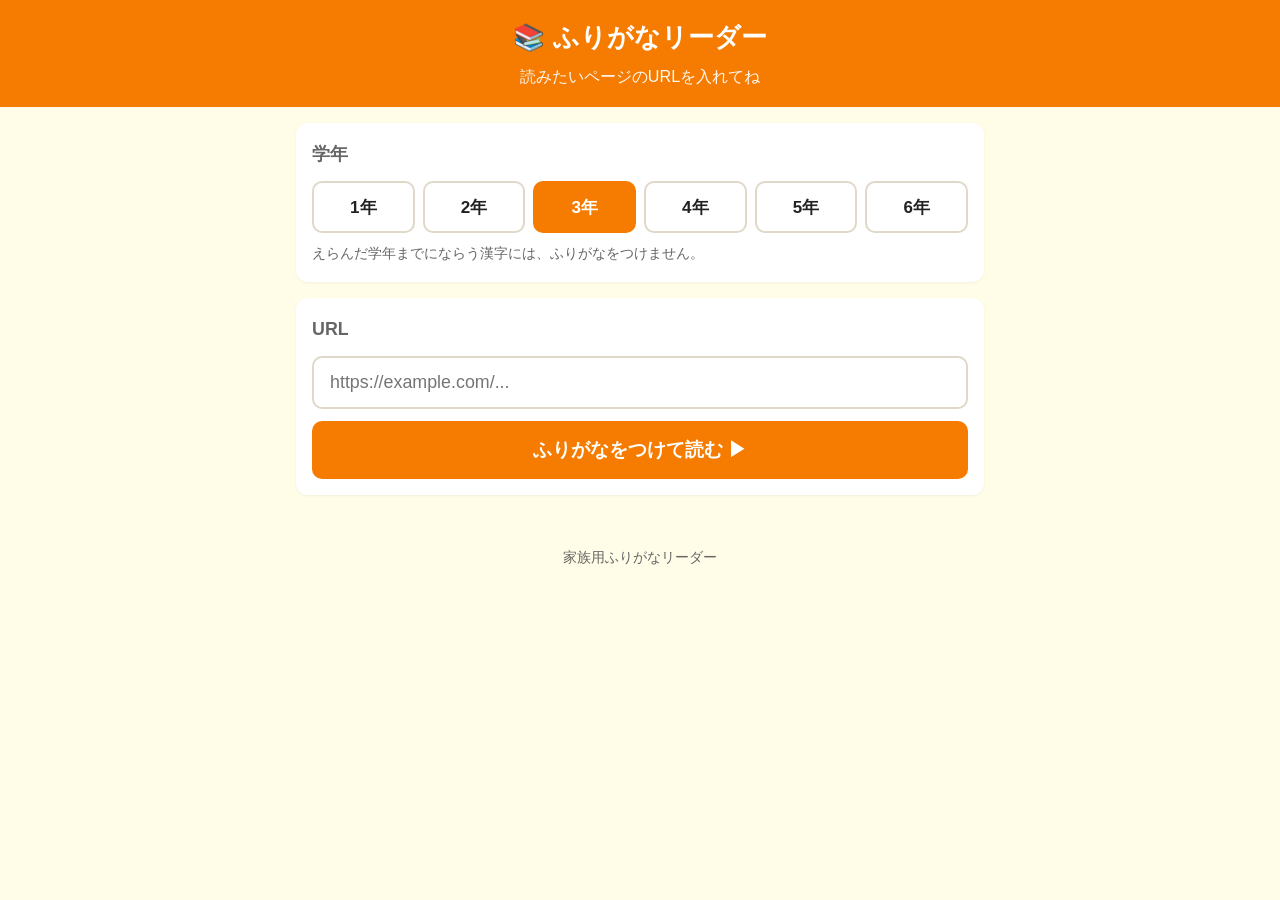
==== index.html @ 586bb0c1 "Initial commit" ====
<!DOCTYPE html>
<html lang="ja">
<head>
  <meta charset="UTF-8">
  <meta name="viewport" content="width=device-width, initial-scale=1, viewport-fit=cover">
  <title>ふりがなリーダー</title>
  <link rel="manifest" href="./manifest.webmanifest">
  <meta name="theme-color" content="#f57c00">
  <meta name="apple-mobile-web-app-capable" content="yes">
  <meta name="apple-mobile-web-app-status-bar-style" content="default">
  <meta name="apple-mobile-web-app-title" content="ふりがな">
  <link rel="apple-touch-icon" href="./icons/icon-192.png">
  <link rel="icon" href="./icons/icon-192.png">
  <link rel="stylesheet" href="./css/style.css">
</head>
<body>
  <header class="app-header">
    <h1>📚 ふりがなリーダー</h1>
    <p class="subtitle">読みたいページのURLを入れてね</p>
  </header>

  <main>
    <section class="card">
      <h2 class="section-title">学年</h2>
      <div class="grade-row" id="grade-row" role="radiogroup" aria-label="学年">
        <button type="button" class="grade-btn" data-grade="1" role="radio">1年</button>
        <button type="button" class="grade-btn" data-grade="2" role="radio">2年</button>
        <button type="button" class="grade-btn" data-grade="3" role="radio">3年</button>
        <button type="button" class="grade-btn" data-grade="4" role="radio">4年</button>
        <button type="button" class="grade-btn" data-grade="5" role="radio">5年</button>
        <button type="button" class="grade-btn" data-grade="6" role="radio">6年</button>
      </div>
      <p class="hint">えらんだ学年までにならう漢字には、ふりがなをつけません。</p>
    </section>

    <section class="card">
      <h2 class="section-title">URL</h2>
      <form id="url-form">
        <input
          type="url"
          id="url-input"
          name="url"
          placeholder="https://example.com/..."
          autocomplete="url"
          inputmode="url"
          required>
        <button type="submit" class="primary-btn">
          ふりがなをつけて読む ▶
        </button>
      </form>
    </section>

    <section class="card" id="favorites-card" hidden>
      <h2 class="section-title">⭐ お気に入り</h2>
      <ul class="link-list" id="favorites-list"></ul>
    </section>

    <section class="card" id="history-card" hidden>
      <div class="card-header-row">
        <h2 class="section-title">🕐 さいきん見たページ</h2>
        <button type="button" class="text-btn" id="clear-history-btn" hidden>履歴を消す</button>
      </div>
      <ul class="link-list" id="history-list"></ul>
    </section>
  </main>

  <footer class="app-footer">
    <small>家族用ふりがなリーダー</small>
  </footer>

  <script src="./js/storage.js"></script>
  <script src="./js/app.js"></script>
  <script>
    if ('serviceWorker' in navigator) {
      window.addEventListener('load', () => {
        navigator.serviceWorker.register('./sw.js').catch((e) => console.warn('SW register failed:', e));
      });
    }
  </script>
</body>
</html>
---- css/style.css ----
:root {
  --bg: #fffde7;
  --card-bg: #ffffff;
  --text: #222;
  --muted: #666;
  --accent: #f57c00;
  --accent-bg: #fff3e0;
  --border: #e0d8c8;
  --error: #c62828;
}

* { box-sizing: border-box; }

html { font-size: 17px; -webkit-text-size-adjust: 100%; }

body {
  margin: 0;
  font-family: -apple-system, BlinkMacSystemFont, "Hiragino Sans", "Yu Gothic", "Meiryo", sans-serif;
  background: var(--bg);
  color: var(--text);
  line-height: 1.7;
  min-height: 100vh;
  padding: 0;
}

.app-header {
  background: var(--accent);
  color: white;
  padding: 16px 20px;
  text-align: center;
}
.app-header h1 {
  margin: 0;
  font-size: 1.5rem;
  font-weight: 700;
}
.app-header .subtitle {
  margin: 4px 0 0;
  font-size: 0.95rem;
  opacity: 0.95;
}

main {
  max-width: 720px;
  margin: 0 auto;
  padding: 16px;
}

.card {
  background: var(--card-bg);
  border-radius: 12px;
  padding: 16px;
  margin-bottom: 16px;
  box-shadow: 0 1px 3px rgba(0,0,0,0.05);
}

.section-title {
  margin: 0 0 12px;
  font-size: 1.05rem;
  font-weight: 700;
  color: var(--muted);
}

.hint {
  margin: 8px 0 0;
  font-size: 0.85rem;
  color: var(--muted);
}

.grade-row {
  display: flex;
  flex-wrap: wrap;
  gap: 8px;
}

.grade-btn {
  flex: 1 1 0;
  min-width: 56px;
  min-height: 52px;
  padding: 8px 4px;
  font-size: 1rem;
  font-weight: 700;
  background: white;
  color: var(--text);
  border: 2px solid var(--border);
  border-radius: 10px;
  cursor: pointer;
  transition: background 0.1s, color 0.1s, border-color 0.1s;
  -webkit-tap-highlight-color: transparent;
}
.grade-btn:hover { background: var(--accent-bg); }
.grade-btn.active {
  background: var(--accent);
  color: white;
  border-color: var(--accent);
}

#url-form {
  display: flex;
  flex-direction: column;
  gap: 12px;
}

input[type="url"] {
  width: 100%;
  font-size: 1.05rem;
  padding: 14px 16px;
  border: 2px solid var(--border);
  border-radius: 10px;
  background: white;
  color: var(--text);
}
input[type="url"]:focus {
  outline: none;
  border-color: var(--accent);
}

.primary-btn {
  width: 100%;
  font-size: 1.1rem;
  font-weight: 700;
  padding: 16px;
  min-height: 56px;
  background: var(--accent);
  color: white;
  border: none;
  border-radius: 10px;
  cursor: pointer;
  -webkit-tap-highlight-color: transparent;
}
.primary-btn:active { opacity: 0.85; }
.primary-btn:disabled {
  background: #bbb;
  cursor: not-allowed;
}

.app-footer {
  text-align: center;
  padding: 16px;
  color: var(--muted);
}

/* === viewer.html 専用 === */
.viewer-header {
  display: flex;
  align-items: center;
  gap: 8px;
  background: var(--accent);
  color: white;
  padding: 12px 12px;
  position: sticky;
  top: 0;
  z-index: 10;
}
.viewer-header .icon-btn {
  background: rgba(255,255,255,0.18);
  border: none;
  color: white;
  font-size: 1.1rem;
  width: 40px;
  height: 40px;
  border-radius: 8px;
  cursor: pointer;
  flex-shrink: 0;
  -webkit-tap-highlight-color: transparent;
}
.viewer-header .icon-btn:active { opacity: 0.7; }
.viewer-header .title {
  flex: 1;
  font-size: 0.95rem;
  font-weight: 700;
  white-space: nowrap;
  overflow: hidden;
  text-overflow: ellipsis;
  margin: 0;
}
.viewer-header .icon-btn a {
  color: white;
  text-decoration: none;
  display: flex;
  align-items: center;
  justify-content: center;
  width: 100%;
  height: 100%;
}

.viewer-grade-row {
  background: white;
  padding: 10px 12px;
  border-bottom: 1px solid var(--border);
  position: sticky;
  top: 64px;
  z-index: 9;
  display: flex;
  gap: 6px;
  overflow-x: auto;
}
.viewer-grade-row .grade-btn {
  flex: 0 0 auto;
  min-width: 52px;
  min-height: 44px;
  padding: 6px 10px;
  font-size: 0.95rem;
}

.status {
  padding: 24px 16px;
  text-align: center;
  color: var(--muted);
}
.status.error { color: var(--error); }
.status .spinner {
  display: inline-block;
  width: 24px;
  height: 24px;
  border: 3px solid var(--border);
  border-top-color: var(--accent);
  border-radius: 50%;
  animation: spin 0.8s linear infinite;
  margin-right: 8px;
  vertical-align: middle;
}
@keyframes spin { to { transform: rotate(360deg); } }

.content {
  max-width: 720px;
  margin: 0 auto;
  padding: 16px 20px 60px;
  font-size: 1.15rem;
  line-height: 2.1;
  word-wrap: break-word;
}
.content h1, .content h2, .content h3 {
  line-height: 1.5;
  margin-top: 1.4em;
  margin-bottom: 0.6em;
}
.content h1 { font-size: 1.4rem; }
.content h2 { font-size: 1.25rem; }
.content h3 { font-size: 1.1rem; }
.content p { margin: 1em 0; }
.content img { max-width: 100%; height: auto; border-radius: 8px; }
.content a { color: #1565c0; word-break: break-all; }
.content ul, .content ol { padding-left: 1.4em; }
.content table {
  display: block;
  overflow-x: auto;
  border-collapse: collapse;
  max-width: 100%;
}
.content th, .content td {
  border: 1px solid var(--border);
  padding: 6px 10px;
}
.content pre, .content code {
  background: #f5f5f5;
  padding: 2px 6px;
  border-radius: 4px;
  font-family: ui-monospace, SFMono-Regular, Menlo, monospace;
}
.content blockquote {
  border-left: 4px solid var(--accent);
  padding-left: 12px;
  margin: 1em 0;
  color: var(--muted);
}

/* === 履歴・お気に入りリスト === */
.card-header-row {
  display: flex;
  justify-content: space-between;
  align-items: center;
  gap: 8px;
}
.text-btn {
  font-size: 0.85rem;
  background: transparent;
  border: 1px solid var(--border);
  color: var(--muted);
  padding: 6px 10px;
  border-radius: 6px;
  min-height: 32px;
  cursor: pointer;
}
.text-btn:hover { background: var(--accent-bg); }

.link-list {
  list-style: none;
  margin: 0;
  padding: 0;
}
.link-item {
  display: flex;
  align-items: stretch;
  gap: 4px;
  border-top: 1px solid var(--border);
}
.link-item:first-child { border-top: none; }

.link-main {
  flex: 1;
  display: flex;
  flex-direction: column;
  padding: 12px 8px;
  text-decoration: none;
  color: var(--text);
  min-height: 56px;
  justify-content: center;
  -webkit-tap-highlight-color: rgba(245,124,0,0.15);
  border-radius: 6px;
}
.link-main:active { background: var(--accent-bg); }
.link-title {
  font-weight: 600;
  font-size: 1rem;
  line-height: 1.4;
  display: -webkit-box;
  -webkit-line-clamp: 2;
  -webkit-box-orient: vertical;
  overflow: hidden;
  word-break: break-word;
}
.link-sub {
  font-size: 0.8rem;
  color: var(--muted);
  margin-top: 2px;
  word-break: break-all;
  white-space: nowrap;
  overflow: hidden;
  text-overflow: ellipsis;
}

.link-action {
  flex: 0 0 auto;
  width: 44px;
  min-height: 44px;
  align-self: center;
  background: transparent;
  border: 1px solid transparent;
  border-radius: 8px;
  font-size: 1.1rem;
  cursor: pointer;
  color: var(--muted);
  -webkit-tap-highlight-color: transparent;
}
.link-action:hover { background: var(--accent-bg); border-color: var(--border); }

/* お気に入りボタン (viewerヘッダ内) */
#fav-btn.is-fav {
  background: rgba(255, 235, 100, 0.95);
  color: #f57c00;
}

/* viewerヘッダのアンカーアイコン */
.icon-btn-link {
  text-decoration: none;
  display: inline-flex;
  align-items: center;
  justify-content: center;
  background: rgba(255,255,255,0.18);
  color: white;
  font-size: 1.1rem;
  width: 40px;
  height: 40px;
  border-radius: 8px;
  flex-shrink: 0;
}
.icon-btn-link:active { opacity: 0.7; }

/* ふりがな表示 */
ruby {
  ruby-position: over;
  ruby-align: center;
}
rt {
  font-size: 0.55em;
  color: var(--muted);
  font-weight: normal;
  letter-spacing: 0;
}
/* 学習済み漢字: rt/rp を非表示にして通常テキスト風に */
ruby.learned rt,
ruby.learned rp {
  display: none;
}
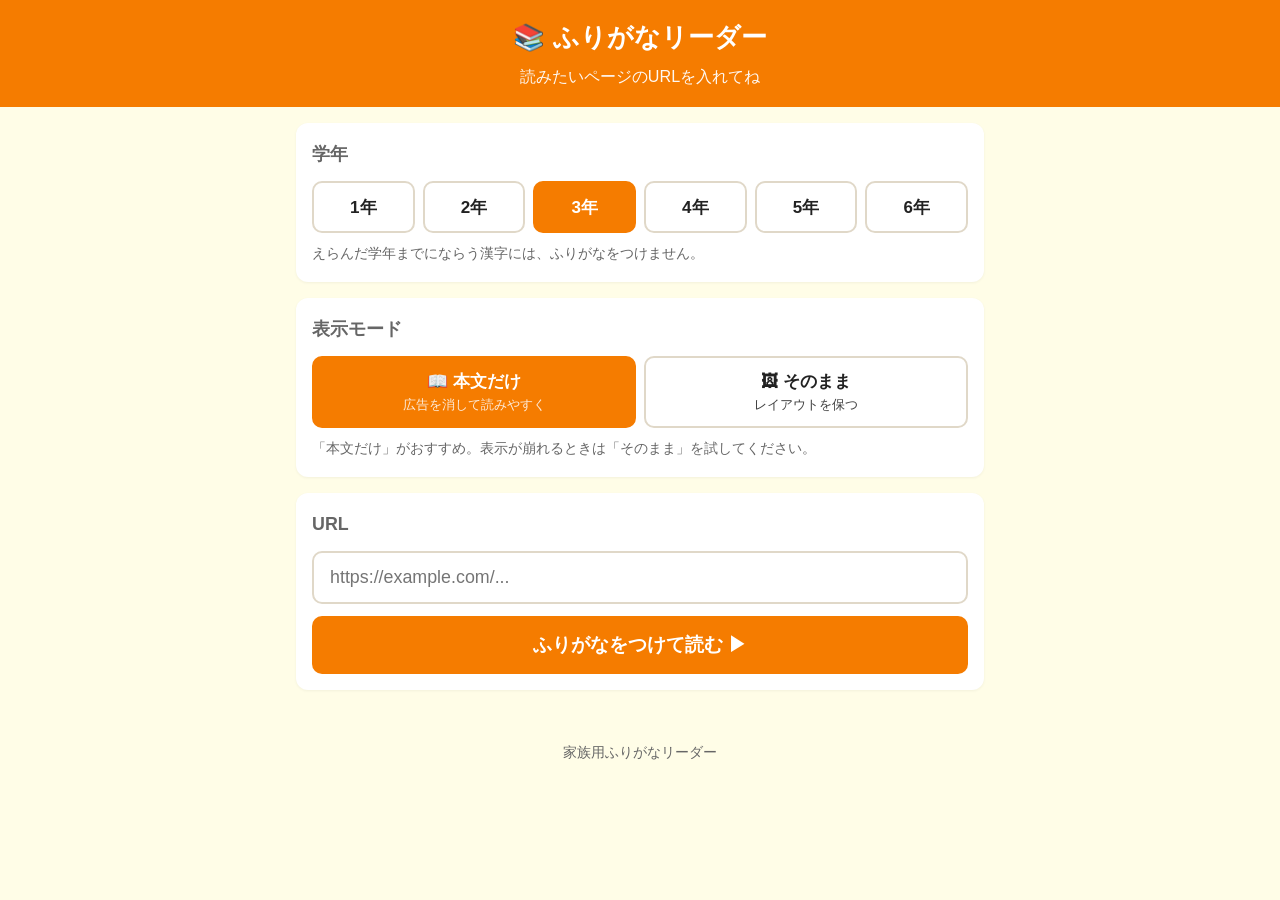
==== commit f344b2d6: "feat: 完全コピーモード追加（モード切替UI、iframe srcdoc、学年動的切替）" ====
--- a/index.html
+++ b/index.html
@@ -31,6 +31,21 @@
         <button type="button" class="grade-btn" data-grade="6" role="radio">6年</button>
       </div>
       <p class="hint">えらんだ学年までにならう漢字には、ふりがなをつけません。</p>
+    </section>
+
+    <section class="card">
+      <h2 class="section-title">表示モード</h2>
+      <div class="mode-row" id="mode-row" role="radiogroup" aria-label="表示モード">
+        <button type="button" class="mode-btn" data-mode="extract" role="radio">
+          <span class="mode-title">📖 本文だけ</span>
+          <span class="mode-sub">広告を消して読みやすく</span>
+        </button>
+        <button type="button" class="mode-btn" data-mode="fullcopy" role="radio">
+          <span class="mode-title">🖼 そのまま</span>
+          <span class="mode-sub">レイアウトを保つ</span>
+        </button>
+      </div>
+      <p class="hint">「本文だけ」がおすすめ。表示が崩れるときは「そのまま」を試してください。</p>
     </section>
 
     <section class="card">
--- a/css/style.css
+++ b/css/style.css
@@ -93,6 +93,42 @@
   background: var(--accent);
   color: white;
   border-color: var(--accent);
+}
+
+/* === 表示モード切替 === */
+.mode-row {
+  display: flex;
+  gap: 8px;
+}
+.mode-btn {
+  flex: 1 1 0;
+  display: flex;
+  flex-direction: column;
+  align-items: center;
+  justify-content: center;
+  gap: 4px;
+  min-height: 72px;
+  padding: 10px 8px;
+  background: white;
+  color: var(--text);
+  border: 2px solid var(--border);
+  border-radius: 10px;
+  cursor: pointer;
+  -webkit-tap-highlight-color: transparent;
+}
+.mode-btn:hover { background: var(--accent-bg); }
+.mode-btn.active {
+  background: var(--accent);
+  color: white;
+  border-color: var(--accent);
+}
+.mode-title {
+  font-size: 1rem;
+  font-weight: 700;
+}
+.mode-sub {
+  font-size: 0.75rem;
+  opacity: 0.85;
 }
 
 #url-form {
@@ -229,6 +265,15 @@
   font-size: 1.15rem;
   line-height: 2.1;
   word-wrap: break-word;
+}
+
+.content-iframe {
+  display: block;
+  width: 100%;
+  border: none;
+  background: white;
+  /* ヘッダー(64px) + 学年バー(64px) ぶん引いた高さで表示 */
+  height: calc(100vh - 128px);
 }
 .content h1, .content h2, .content h3 {
   line-height: 1.5;
